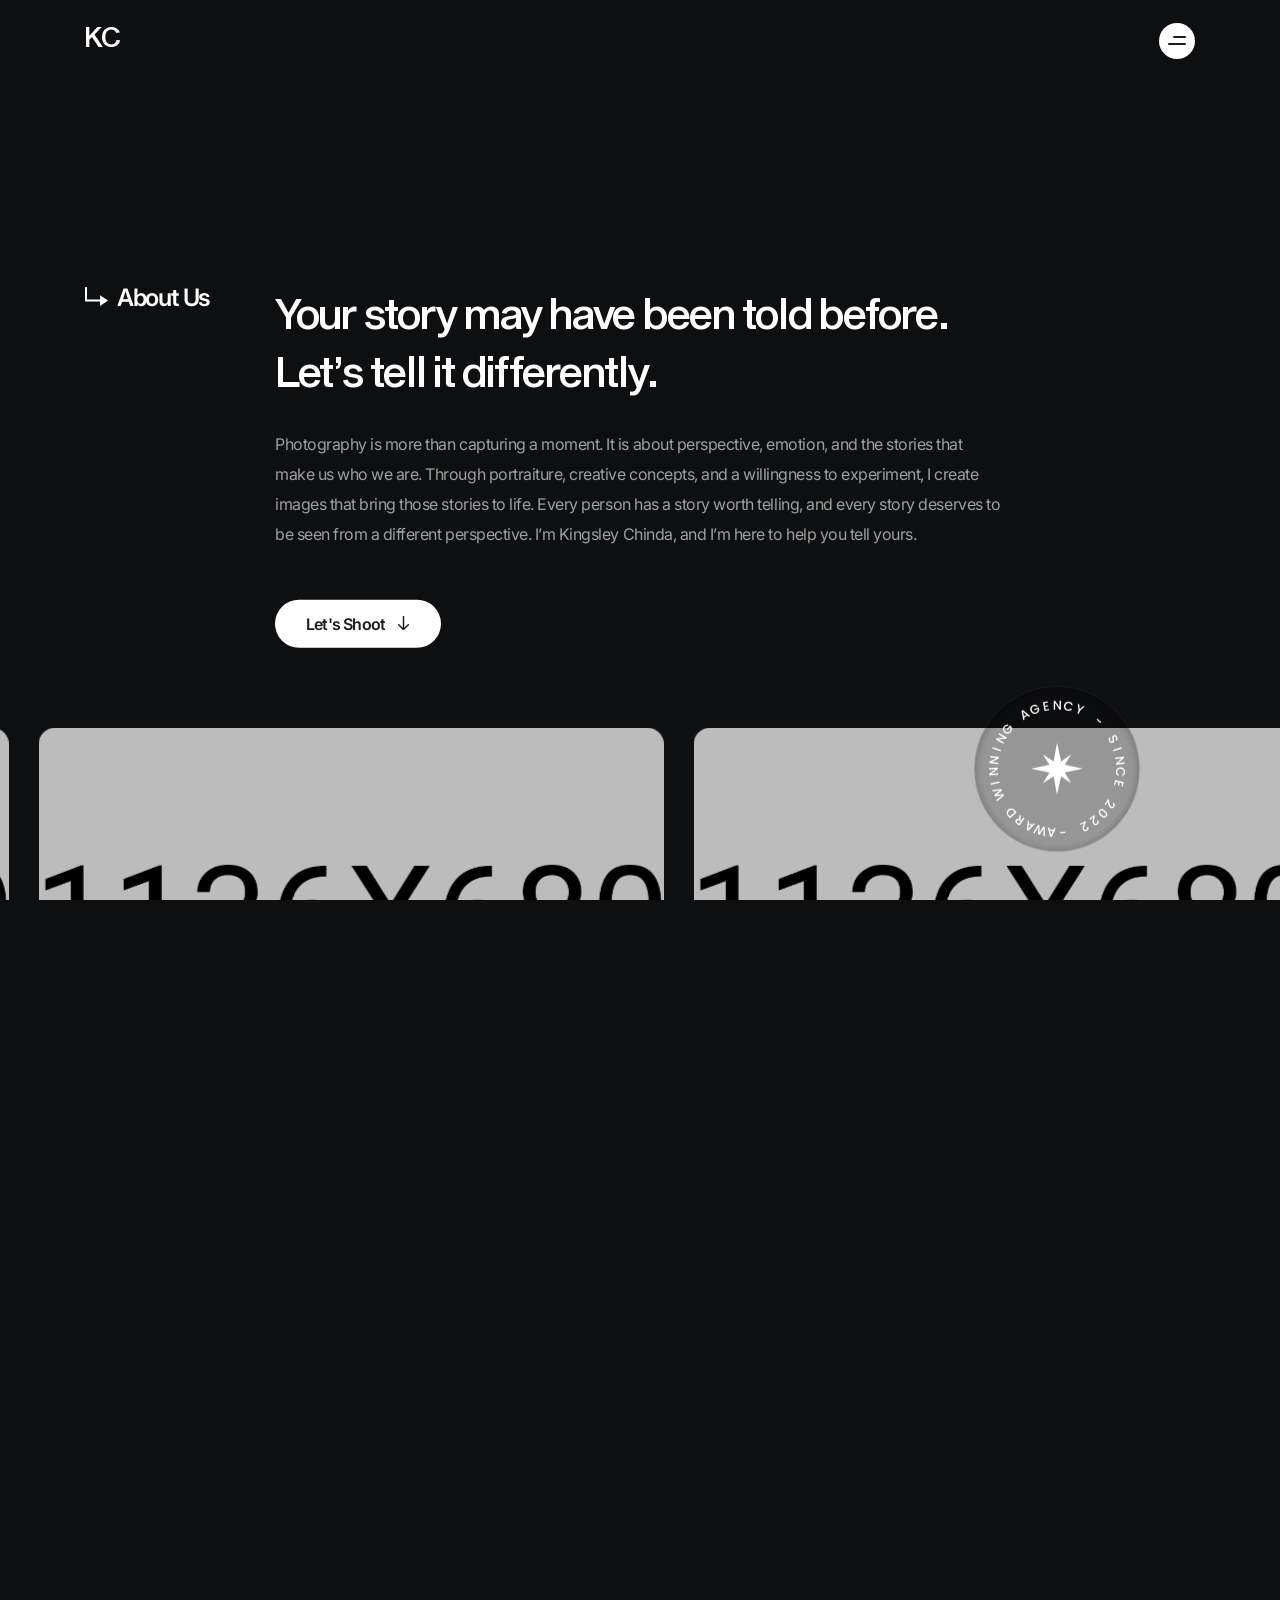
==== cunnet/about-me.html @ dcac75ae "Replace resume with Instagram grid placeholders in about-me.html" ====
<!doctype html>
<html class="no-js cunnet-dark" lang="zxx">

<head>

   <meta charset="utf-8">
   <meta http-equiv="x-ua-compatible" content="ie=edge">
   <title>Kingsley Chinda - About Me</title>
   <meta name="description" content="Art imitates life. Life imitates art. Through photography and creative experimentation, Kingsley Chinda brings your stories, people, and moments to life.">
   <meta name="viewport" content="width=device-width, initial-scale=1">

   <!-- Place favicon.ico in the root directory -->
   <link rel="shortcut icon" type="image/x-icon" href="assets/img/logo/favicon.png">

   <!-- CSS here -->
   <link rel="stylesheet" href="assets/css/bootstrap.min.css">
   <link rel="stylesheet" href="assets/css/swiper-bundle.css">
   <link rel="stylesheet" href="assets/css/nice-select.css">
   <link rel="stylesheet" href="assets/css/magnific-popup.css">
   <link rel="stylesheet" href="assets/css/font-awesome-pro.css">
   <link rel="stylesheet" href="assets/css/spacing.css">
   <link rel="stylesheet" href="assets/css/main.css">

</head>

<body class="tp-magic-cursor">

   <!-- preloader -->
   <div id="preloader">
      <div class="preloader">
         <span></span>
         <span></span>
      </div>
   </div>
   <!-- preloader end  -->

   <!-- Begin magic cursor -->
   <div id="magic-cursor" class="cursor-black-bg">
      <div id="ball"></div>
   </div>
   <!-- End magic cursor -->

   <!-- back to top start -->
   <div class="back-to-top-wrapper">
      <button id="back_to_top" type="button" class="back-to-top-btn">
         <svg width="12" height="7" viewBox="0 0 12 7" fill="none" xmlns="http://www.w3.org/2000/svg">
            <path d="M11 6L6 1L1 6" stroke="currentColor" stroke-width="1.5" stroke-linecap="round"
               stroke-linejoin="round" />
         </svg>
      </button>
   </div>
   <!-- back to top end -->

   <!-- offcanvas 2 start -->
   <div class="tp-offcanvas-2-area p-relative">
      <div class="offcanvas-bg"></div>
      <div class="tp-offcanvas-2-wrapper offcanvas-menu">
         <div class="tp-offcanvas-2-left">
            <div class="tp-header-logo d-flex justify-content-between align-items-center mb-50">
               <a href="index-dark.html">
                  <h3 class="text-white">KC</h3>
               </a>
               <span class="hamburger-close-btn">
                  <svg width="37" height="38" viewBox="0 0 37 38" fill="none" xmlns="http://www.w3.org/2000/svg">
                     <path d="M9.19141 9.80762L27.5762 28.1924" stroke="currentColor" stroke-width="1.5" stroke-linecap="round" stroke-linejoin="round" />
                     <path d="M9.19141 28.1924L27.5762 9.80761" stroke="currentColor" stroke-width="1.5" stroke-linecap="round" stroke-linejoin="round" />
                  </svg>
               </span>
            </div>
            <div class="tp-offcanvas-menu counter-row">
               <nav></nav>
            </div>
            <span class="hamburger-close-btn hamburger-mobile-close-btn d-md-none">CLOSE</span>
         </div>
      </div>
   </div>
   <!-- offcanvas 2 end -->

   <header>

      <!-- header area start -->
      <div class="tp-header-area tp-header-spacing header-transparent">
         <div class="container">
            <div class="row align-items-center">
               <div class="col-6">
                  <div class="tp-header-logo">
                     <a href="index.html">
                        <h3 class="text-white">KC</h3>
                     </a>
                  </div>
               </div>
               <div class="col-xl-6 d-none">
                  <div class="tp-main-menu d-flex justify-content-center">
                     <nav class="tp-mobile-menu-active">
                        <ul>
                           <li class="">
                              <a href="index.html">Home</a>
                           </li>
                           <li class="">
                              <a href="about-me.html">Who is KC</a>
                           </li>
                           <li class="">
                              <a href="booking.html">Let's Shoot</a>
                           </li>
                           <li class="">
                              <a href="contact-me.html">Get in Touch</a>
                           </li>
                        </ul>
                     </nav>
                  </div>
               </div>
               <div class="col-6">
                  <div class="tp-header-right d-flex justify-content-end">
                     <button class="hamburger-open-btn tp-header-sidebar-btn tp-header-sidebar-btn-bg tp-header-sidebar-btn-bg-white">
                        <span></span>
                        <span></span>
                     </button>
                  </div>
               </div>
            </div>
         </div>
      </div>
      <!-- header area end -->

      <!-- sticky-menu-area -->
      <button id="header-sticky" class="hamburger-open-btn tp-header-sidebar-btn hamburger-sticky-menu">
         <span></span>
         <span></span>
      </button>
      <!-- sticky-menu-end -->

   </header>

   <div id="smooth-wrapper">
      <div id="smooth-content">

         <main>

            <!-- about-me-area-start -->
            <div class="about-me-area about-me-spacing">
               <div class="container">
                  <div class="row">
                     <div class="col-lg-2">
                        <div class="tp-about-subtitle-wrap mb-30">
                           <span class="tp-about-subtitle tp_fade_anim" data-delay=".3">
                              <svg width="23" height="20" viewBox="0 0 23 20" fill="none"
                                 xmlns="http://www.w3.org/2000/svg">
                                 <path d="M1 1V13.8182H20.7232" stroke="currentColor" stroke-width="2"
                                    stroke-linecap="round" />
                                 <path d="M23 13.8182L15.0349 19.1718L15.0349 8.46456L23 13.8182Z" fill="currentColor" />
                              </svg>
                              About Us
                           </span>
                        </div>
                     </div>
                     <div class="col-xxl-6 col-xl-8 col-lg-10">
                        <div class="pp-about-content">
                           <h2 class="pp-about-title mb-30 tp_fade_anim" data-delay=".4">Your story may have been told before. Let’s tell it differently.</h2>
                           <div class="pp-about-dec-wrap">
                              <div class="tp_fade_anim" data-delay=".5">
                                 <p class="pp-about-dec mb-50">Photography is more than capturing a moment. It is about perspective, emotion, and the stories that make us who we are. Through portraiture, creative concepts, and a willingness to experiment, I create images that bring those stories to life. Every person has a story worth telling, and every story deserves to be seen from a different perspective. I’m Kingsley Chinda, and I’m here to help you tell yours.</p>
                              </div>
                              <div class="pp-about-btn d-flex flex-wrap gap-3">
                                 <a href="#contact" class="tp-btn pp-btn-download">
                                    <span>
                                       <span class="text-1">Let's Shoot</span>
                                       <span class="text-2">Let's Shoot</span>
                                    </span>
                                    <svg width="12" height="15" viewBox="0 0 12 15" fill="none"
                                       xmlns="http://www.w3.org/2000/svg">
                                       <path
                                          d="M6.27295 0.75C6.27295 0.335787 5.93716 1.07513e-07 5.52295 8.9407e-08C5.10874 7.13011e-08 4.77295 0.335786 4.77295 0.75L5.52295 0.75L6.27295 0.75ZM4.99262 14.2734C5.28551 14.5663 5.76039 14.5663 6.05328 14.2734L10.8262 9.50045C11.1191 9.20755 11.1191 8.73268 10.8262 8.43979C10.5334 8.14689 10.0585 8.14689 9.76559 8.43979L5.52295 12.6824L1.28031 8.43979C0.987416 8.14689 0.512542 8.14689 0.219649 8.43979C-0.0732447 8.73268 -0.0732448 9.20755 0.219649 9.50045L4.99262 14.2734ZM5.52295 0.75L4.77295 0.75L4.77295 13.7431L5.52295 13.7431L6.27295 13.7431L6.27295 0.75L5.52295 0.75Z"
                                          fill="currentColor" />
                                    </svg>
                                 </a>
                              </div>
                           </div>
                        </div>
                     </div>
                  </div>
               </div>
            </div>
            <!-- about-me-area-end -->

            <!-- about-me-slider-start -->
            <div class="about-me-slider-area pt-120 p-relative">
               <div class="about-me-slider-awards">
                  <div class="mp-hero-awards mg-hero-awards pp-about-awards mb-40 p-relative d-inline-block">
                     <img class="rotate-infinite" src="assets/img/hero/mg/text.png" alt="award">
                     <img class="mp-hero-w-logo" src="assets/img/hero/mg/shap.png" alt="">
                  </div>
               </div>
               <div class="swiper about-me-slider-active">
                  <div class="swiper-wrapper">
                     <div class="swiper-slide">
                        <div class="about-me-slider-thumb tp-item-anime marque">
                           <img class="w-100" src="assets/img/about/me/thumb.jpg" alt="">
                        </div>
                     </div>
                     <div class="swiper-slide">
                        <div class="about-me-slider-thumb tp-item-anime marque">
                           <img class="w-100" src="assets/img/about/me/thumb-2.jpg" alt="">
                        </div>
                     </div>
                     <div class="swiper-slide">
                        <div class="about-me-slider-thumb tp-item-anime marque">
                           <img class="w-100" src="assets/img/about/me/thumb-3.jpg" alt="">
                        </div>
                     </div>
                  </div>
               </div>
            </div>
            <!-- about-me-slider-end -->

            <!-- instagram-grid-area-start -->
            <div class="instagram-grid-area pt-115">
               <div class="container">
                  <div class="row">
                     <div class="col-lg-2">
                        <div class="tp-about-subtitle-wrap mb-20 mt-15">
                           <span class="tp-about-subtitle text-uppercase">
                              <svg width="23" height="20" viewBox="0 0 23 20" fill="none"
                                 xmlns="http://www.w3.org/2000/svg">
                                 <path d="M1 1V13.8182H20.7232" stroke="currentColor" stroke-width="2"
                                    stroke-linecap="round" />
                                 <path d="M23 13.8182L15.0349 19.1718L15.0349 8.46456L23 13.8182Z" fill="currentColor" />
                              </svg>
                              Instagram
                           </span>
                        </div>
                     </div>
                     <div class="col-lg-7">
                        <div class="about-me-resume-content mb-20">
                           <h2 class="about-me-resume-maintitle text-uppercase reveal-text">Latest on Instagram</h2>
                        </div>
                     </div>
                     <div class="col-lg-3">
                        <div class="about-me-subtitle-wrap d-flex justify-content-lg-end align-items-end h-100">
                           <span class="tp-about-subtitle text-uppercase mb-30">Follow @mementomorikc</span>
                        </div>
                     </div>

                     <div class="col-12" style="display: none;">
                        <div id="instagram-grid" class="row g-2 mt-40">
                           <!-- 9 items: placeholders filled by JS -->
                           <script>
                              // Instagram fetch disabled — render placeholders only for now.
                              document.addEventListener('DOMContentLoaded', function () {
                                 const grid = document.getElementById('instagram-grid');
                                 const placeholders = [];
                                 for (let i = 1; i <= 9; i++) {
                                    placeholders.push('https://via.placeholder.com/600?text=Insta+' + i);
                                 }
                                 grid.innerHTML = '';
                                 placeholders.forEach((u, i) => {
                                    const col = document.createElement('div');
                                    col.className = 'col-6 col-md-4';
                                    const a = document.createElement('a');
                                    a.href = '#';
                                    a.className = 'insta-item d-block overflow-hidden';
                                    const img = document.createElement('img');
                                    img.className = 'w-100 h-100 object-cover';
                                    img.alt = 'Instagram post ' + (i + 1);
                                    img.src = u;
                                    a.appendChild(img);
                                    col.appendChild(a);
                                    grid.appendChild(col);
                                 });
                              });
                           </script>
                        </div>
                     </div>
                  </div>
               </div>
            </div>
            <!-- instagram-grid-area-end -->

         </main>

         <footer>
            <!-- footer area start -->
            <div class="tp-footer-area pt-100 p-relative z-index-1" data-bg-color="#1e1e1e">
               <img class="mg-footer-noice" src="assets/img/footer/noise.png" alt="">
               <div class="container-fluid container-1886">
                  <div class="row align-items-end">
                     <div class="col-xl-5">
                        <div class="mg-footer-widget mb-25 tp_fade_anim" data-delay=".3">
                           <h2 class="tp-section-title tp-ff-inter fw-600 text-white">Helping start-<br> ups scale & grow.</h2>
                        </div>
                     </div>
                     <div class="col-xxl-6 col-xl-7">
                        <div class="mg-footer-widget mb-20 ml-85 tp_fade_anim" data-delay=".4">
                           <h4 class="mg-footer-email tp-footer-email fs-24 fw-600 text-decoration-none tp-ff-inter" style="font-size: 32px; font-weight: 600; text-decoration: none; font-family: 'Inter', sans-serif;">Get in touch with me at <br>
                              <a href="mailto:aleruchichindanigeria@gmail.com">aleruchichindanigeria@gmail.com
                                 <svg width="25" height="25" viewBox="0 0 25 25" fill="none"
                                    xmlns="http://www.w3.org/2000/svg">
                                    <path
                                       d="M0.585787 21.5858C-0.195262 22.3668 -0.195262 23.6332 0.585787 24.4142C1.36684 25.1953 2.63316 25.1953 3.41421 24.4142L2 23L0.585787 21.5858ZM25 2C25 0.89543 24.1046 -6.45736e-07 23 1.97201e-07L5 4.50082e-07C3.89543 -2.24268e-07 3 0.895431 3 2C3 3.10457 3.89543 4 5 4L21 4L21 20C21 21.1046 21.8954 22 23 22C24.1046 22 25 21.1046 25 20L25 2ZM2 23L3.41421 24.4142L24.4142 3.41421L23 2L21.5858 0.585786L0.585787 21.5858L2 23Z"
                                       fill="currentColor" />
                                 </svg>
                              </a>
                           </h4>
                        </div>
                     </div>
                  </div>
                  <div class="mg-footer-main-style pt-115">
                   
                  </div>
                  <div class="tp-footer-copyright-area p-relative z-index-1 mg-footer-copyright-style pt-30 mt-55 pb-10">
                     <div class="row align-items-center">
                        <div class="col-xl-6 col-lg-5">
                           <div class="tp-footer-copyright-wrap mb-20">
                              <span class="tp-footer-copyright text-white">©<span class="update-year"></span> mementomorikc</span>
                           </div>
                        </div>
                        <div class="col-xl-6 col-lg-7">
                           <div class="tp-footer-copyright-wrap text-lg-end mb-20">
                              <a href="#" class="tp-footer-copyright mr-120">Terms and Conditions</a>
                              <a href="#" class="tp-footer-copyright">Privacy Policy</a>
                           </div>
                        </div>
                     </div>
                  </div>
               </div>
               <div class="mg-footer-bigtext-wrap no-animrtion text-center tp_fade_anim" data-delay=".6" data-fade-from="bottom" data-ease="bounce">
                  <h2 class="mg-footer-bigtext tp-ff-sequel-bold-head text-uppercase">MEMENTOMORIKC</h2>
               </div>
            </div>
            <!-- footer area end -->
         </footer>

      </div>
   </div>


   <!-- JS here -->
   <script src="assets/js/vendor/jquery.js"></script>
   <script src="assets/js/bootstrap.min.js"></script>
   <script src="assets/js/plugin.js"></script>
   <script src="assets/js/split-type.js"></script>
   <script src="assets/js/three.js"></script>
   <script src="assets/js/hover-effect.umd.js"></script>
   <script src="assets/js/swiper-bundle.js"></script>
   <script src="assets/js/magnific-popup.js"></script>
   <script src="assets/js/nice-select.js"></script>
   <script src="assets/js/purecounter.js"></script>
   <script src="assets/js/ajax-form.js"></script>
   <script src="assets/js/slider-init.js"></script>
   <script src="assets/js/main.js"></script>
   <script src="assets/js/tp-cursor.js"></script>

</body>

</html>
---- cunnet/assets/css/spacing.css ----
.mt-5{margin-top:5px !important}.mt-10{margin-top:10px}.mt-15{margin-top:15px}.mt-20{margin-top:20px}.mt-25{margin-top:25px}.mt-30{margin-top:30px}.mt-35{margin-top:35px}.mt-40{margin-top:40px}.mt-45{margin-top:45px}.mt-50{margin-top:50px}.mt-55{margin-top:55px}.mt-60{margin-top:60px}.mt-65{margin-top:65px}.mt-70{margin-top:70px}.mt-75{margin-top:75px}.mt-80{margin-top:80px}.mt-85{margin-top:85px}.mt-90{margin-top:90px}.mt-95{margin-top:95px}.mt-100{margin-top:100px}.mt-105{margin-top:105px}.mt-110{margin-top:110px}.mt-115{margin-top:115px}.mt-120{margin-top:120px}.mt-125{margin-top:125px}.mt-130{margin-top:130px}.mt-135{margin-top:135px}.mt-140{margin-top:140px}.mt-145{margin-top:145px}.mt-150{margin-top:150px}.mt-155{margin-top:155px}.mt-160{margin-top:160px}.mt-165{margin-top:165px}.mt-170{margin-top:170px}.mt-175{margin-top:175px}.mt-180{margin-top:180px}.mt-185{margin-top:185px}.mt-190{margin-top:190px}.mt-195{margin-top:195px}.mt-200{margin-top:200px}.mb-5{margin-bottom:5px !important}.mb-10{margin-bottom:10px}.mb-15{margin-bottom:15px}.mb-20{margin-bottom:20px}.mb-25{margin-bottom:25px}.mb-30{margin-bottom:30px}.mb-35{margin-bottom:35px}.mb-40{margin-bottom:40px}.mb-45{margin-bottom:45px}.mb-50{margin-bottom:50px}.mb-55{margin-bottom:55px}.mb-60{margin-bottom:60px}.mb-65{margin-bottom:65px}.mb-70{margin-bottom:70px}.mb-75{margin-bottom:75px}.mb-80{margin-bottom:80px}.mb-85{margin-bottom:85px}.mb-90{margin-bottom:90px}.mb-95{margin-bottom:95px}.mb-100{margin-bottom:100px}.mb-105{margin-bottom:105px}.mb-110{margin-bottom:110px}.mb-115{margin-bottom:115px}.mb-120{margin-bottom:120px}.mb-125{margin-bottom:125px}.mb-130{margin-bottom:130px}.mb-135{margin-bottom:135px}.mb-140{margin-bottom:140px}.mb-145{margin-bottom:145px}.mb-150{margin-bottom:150px}.mb-155{margin-bottom:155px}.mb-160{margin-bottom:160px}.mb-165{margin-bottom:165px}.mb-170{margin-bottom:170px}.mb-175{margin-bottom:175px}.mb-180{margin-bottom:180px}.mb-185{margin-bottom:185px}.mb-190{margin-bottom:190px}.mb-195{margin-bottom:195px}.mb-200{margin-bottom:200px}.ml-5{margin-left:5px}.ml-10{margin-left:10px}.ml-15{margin-left:15px}.ml-20{margin-left:20px}.ml-25{margin-left:25px}.ml-30{margin-left:30px}.ml-35{margin-left:35px}.ml-40{margin-left:40px}.ml-45{margin-left:45px}.ml-50{margin-left:50px}.ml-55{margin-left:55px}.ml-60{margin-left:60px}.ml-65{margin-left:65px}.ml-70{margin-left:70px}.ml-75{margin-left:75px}.ml-80{margin-left:80px}.ml-85{margin-left:85px}.ml-90{margin-left:90px}.ml-95{margin-left:95px}.ml-100{margin-left:100px}.ml-105{margin-left:105px}.ml-110{margin-left:110px}.ml-115{margin-left:115px}.ml-120{margin-left:120px}.ml-125{margin-left:125px}.ml-130{margin-left:130px}.ml-135{margin-left:135px}.ml-140{margin-left:140px}.ml-145{margin-left:145px}.ml-150{margin-left:150px}.ml-155{margin-left:155px}.ml-160{margin-left:160px}.ml-165{margin-left:165px}.ml-170{margin-left:170px}.ml-175{margin-left:175px}.ml-180{margin-left:180px}.ml-185{margin-left:185px}.ml-190{margin-left:190px}.ml-195{margin-left:195px}.ml-200{margin-left:200px}.mr-5{margin-right:5px}.mr-10{margin-right:10px}.mr-15{margin-right:15px}.mr-20{margin-right:20px}.mr-25{margin-right:25px}.mr-30{margin-right:30px}.mr-35{margin-right:35px}.mr-40{margin-right:40px}.mr-45{margin-right:45px}.mr-50{margin-right:50px}.mr-55{margin-right:55px}.mr-60{margin-right:60px}.mr-65{margin-right:65px}.mr-70{margin-right:70px}.mr-75{margin-right:75px}.mr-80{margin-right:80px}.mr-85{margin-right:85px}.mr-90{margin-right:90px}.mr-95{margin-right:95px}.mr-100{margin-right:100px}.mr-105{margin-right:105px}.mr-110{margin-right:110px}.mr-115{margin-right:115px}.mr-120{margin-right:120px}.mr-125{margin-right:125px}.mr-130{margin-right:130px}.mr-135{margin-right:135px}.mr-140{margin-right:140px}.mr-145{margin-right:145px}.mr-150{margin-right:150px}.mr-155{margin-right:155px}.mr-160{margin-right:160px}.mr-165{margin-right:165px}.mr-170{margin-right:170px}.mr-175{margin-right:175px}.mr-180{margin-right:180px}.mr-185{margin-right:185px}.mr-190{margin-right:190px}.mr-195{margin-right:195px}.mr-200{margin-right:200px}.pt-5{padding-top:5px !important}.pt-10{padding-top:10px}.pt-15{padding-top:15px}.pt-20{padding-top:20px}.pt-25{padding-top:25px}.pt-30{padding-top:30px}.pt-35{padding-top:35px}.pt-40{padding-top:40px}.pt-45{padding-top:45px}.pt-50{padding-top:50px}.pt-55{padding-top:55px}.pt-60{padding-top:60px}.pt-65{padding-top:65px}.pt-70{padding-top:70px}.pt-75{padding-top:75px}.pt-80{padding-top:80px}.pt-85{padding-top:85px}.pt-90{padding-top:90px}.pt-95{padding-top:95px}.pt-100{padding-top:100px}.pt-105{padding-top:105px}.pt-110{padding-top:110px}.pt-115{padding-top:115px}.pt-120{padding-top:120px}.pt-125{padding-top:125px}.pt-130{padding-top:130px}.pt-135{padding-top:135px}.pt-140{padding-top:140px}.pt-145{padding-top:145px}.pt-150{padding-top:150px}.pt-155{padding-top:155px}.pt-160{padding-top:160px}.pt-165{padding-top:165px}.pt-170{padding-top:170px}.pt-175{padding-top:175px}.pt-180{padding-top:180px}.pt-185{padding-top:185px}.pt-190{padding-top:190px}.pt-195{padding-top:195px}.pt-200{padding-top:200px}.pb-5{padding-bottom:5px !important}.pb-10{padding-bottom:10px}.pb-15{padding-bottom:15px}.pb-20{padding-bottom:20px}.pb-25{padding-bottom:25px}.pb-30{padding-bottom:30px}.pb-35{padding-bottom:35px}.pb-40{padding-bottom:40px}.pb-45{padding-bottom:45px}.pb-50{padding-bottom:50px}.pb-55{padding-bottom:55px}.pb-60{padding-bottom:60px}.pb-65{padding-bottom:65px}.pb-70{padding-bottom:70px}.pb-75{padding-bottom:75px}.pb-80{padding-bottom:80px}.pb-85{padding-bottom:85px}.pb-90{padding-bottom:90px}.pb-95{padding-bottom:95px}.pb-100{padding-bottom:100px}.pb-105{padding-bottom:105px}.pb-110{padding-bottom:110px}.pb-115{padding-bottom:115px}.pb-120{padding-bottom:120px}.pb-125{padding-bottom:125px}.pb-130{padding-bottom:130px}.pb-135{padding-bottom:135px}.pb-140{padding-bottom:140px}.pb-145{padding-bottom:145px}.pb-150{padding-bottom:150px}.pb-155{padding-bottom:155px}.pb-160{padding-bottom:160px}.pb-165{padding-bottom:165px}.pb-170{padding-bottom:170px}.pb-175{padding-bottom:175px}.pb-180{padding-bottom:180px}.pb-185{padding-bottom:185px}.pb-190{padding-bottom:190px}.pb-195{padding-bottom:195px}.pb-200{padding-bottom:200px}.pl-5{padding-left:5px}.pl-10{padding-left:10px}.pl-15{padding-left:15px}.pl-20{padding-left:20px}.pl-25{padding-left:25px}.pl-30{padding-left:30px}.pl-35{padding-left:35px}.pl-40{padding-left:40px}.pl-45{padding-left:45px}.pl-50{padding-left:50px}.pl-55{padding-left:55px}.pl-60{padding-left:60px}.pl-65{padding-left:65px}.pl-70{padding-left:70px}.pl-75{padding-left:75px}.pl-80{padding-left:80px}.pl-85{padding-left:85px}.pl-90{padding-left:90px}.pl-95{padding-left:95px}.pl-100{padding-left:100px}.pl-105{padding-left:105px}.pl-110{padding-left:110px}.pl-115{padding-left:115px}.pl-120{padding-left:120px}.pl-125{padding-left:125px}.pl-130{padding-left:130px}.pl-135{padding-left:135px}.pl-140{padding-left:140px}.pl-145{padding-left:145px}.pl-150{padding-left:150px}.pl-155{padding-left:155px}.pl-160{padding-left:160px}.pl-165{padding-left:165px}.pl-170{padding-left:170px}.pl-175{padding-left:175px}.pl-180{padding-left:180px}.pl-185{padding-left:185px}.pl-190{padding-left:190px}.pl-195{padding-left:195px}.pl-200{padding-left:200px}.pr-5{padding-right:5px}.pr-10{padding-right:10px}.pr-15{padding-right:15px}.pr-20{padding-right:20px}.pr-25{padding-right:25px}.pr-30{padding-right:30px}.pr-35{padding-right:35px}.pr-40{padding-right:40px}.pr-45{padding-right:45px}.pr-50{padding-right:50px}.pr-55{padding-right:55px}.pr-60{padding-right:60px}.pr-65{padding-right:65px}.pr-70{padding-right:70px}.pr-75{padding-right:75px}.pr-80{padding-right:80px}.pr-85{padding-right:85px}.pr-90{padding-right:90px}.pr-95{padding-right:95px}.pr-100{padding-right:100px}.pr-105{padding-right:105px}.pr-110{padding-right:110px}.pr-115{padding-right:115px}.pr-120{padding-right:120px}.pr-125{padding-right:125px}.pr-130{padding-right:130px}.pr-135{padding-right:135px}.pr-140{padding-right:140px}.pr-145{padding-right:145px}.pr-150{padding-right:150px}.pr-155{padding-right:155px}.pr-160{padding-right:160px}.pr-165{padding-right:165px}.pr-170{padding-right:170px}.pr-175{padding-right:175px}.pr-180{padding-right:180px}.pr-185{padding-right:185px}.pr-190{padding-right:190px}.pr-195{padding-right:195px}.pr-200{padding-right:200px}
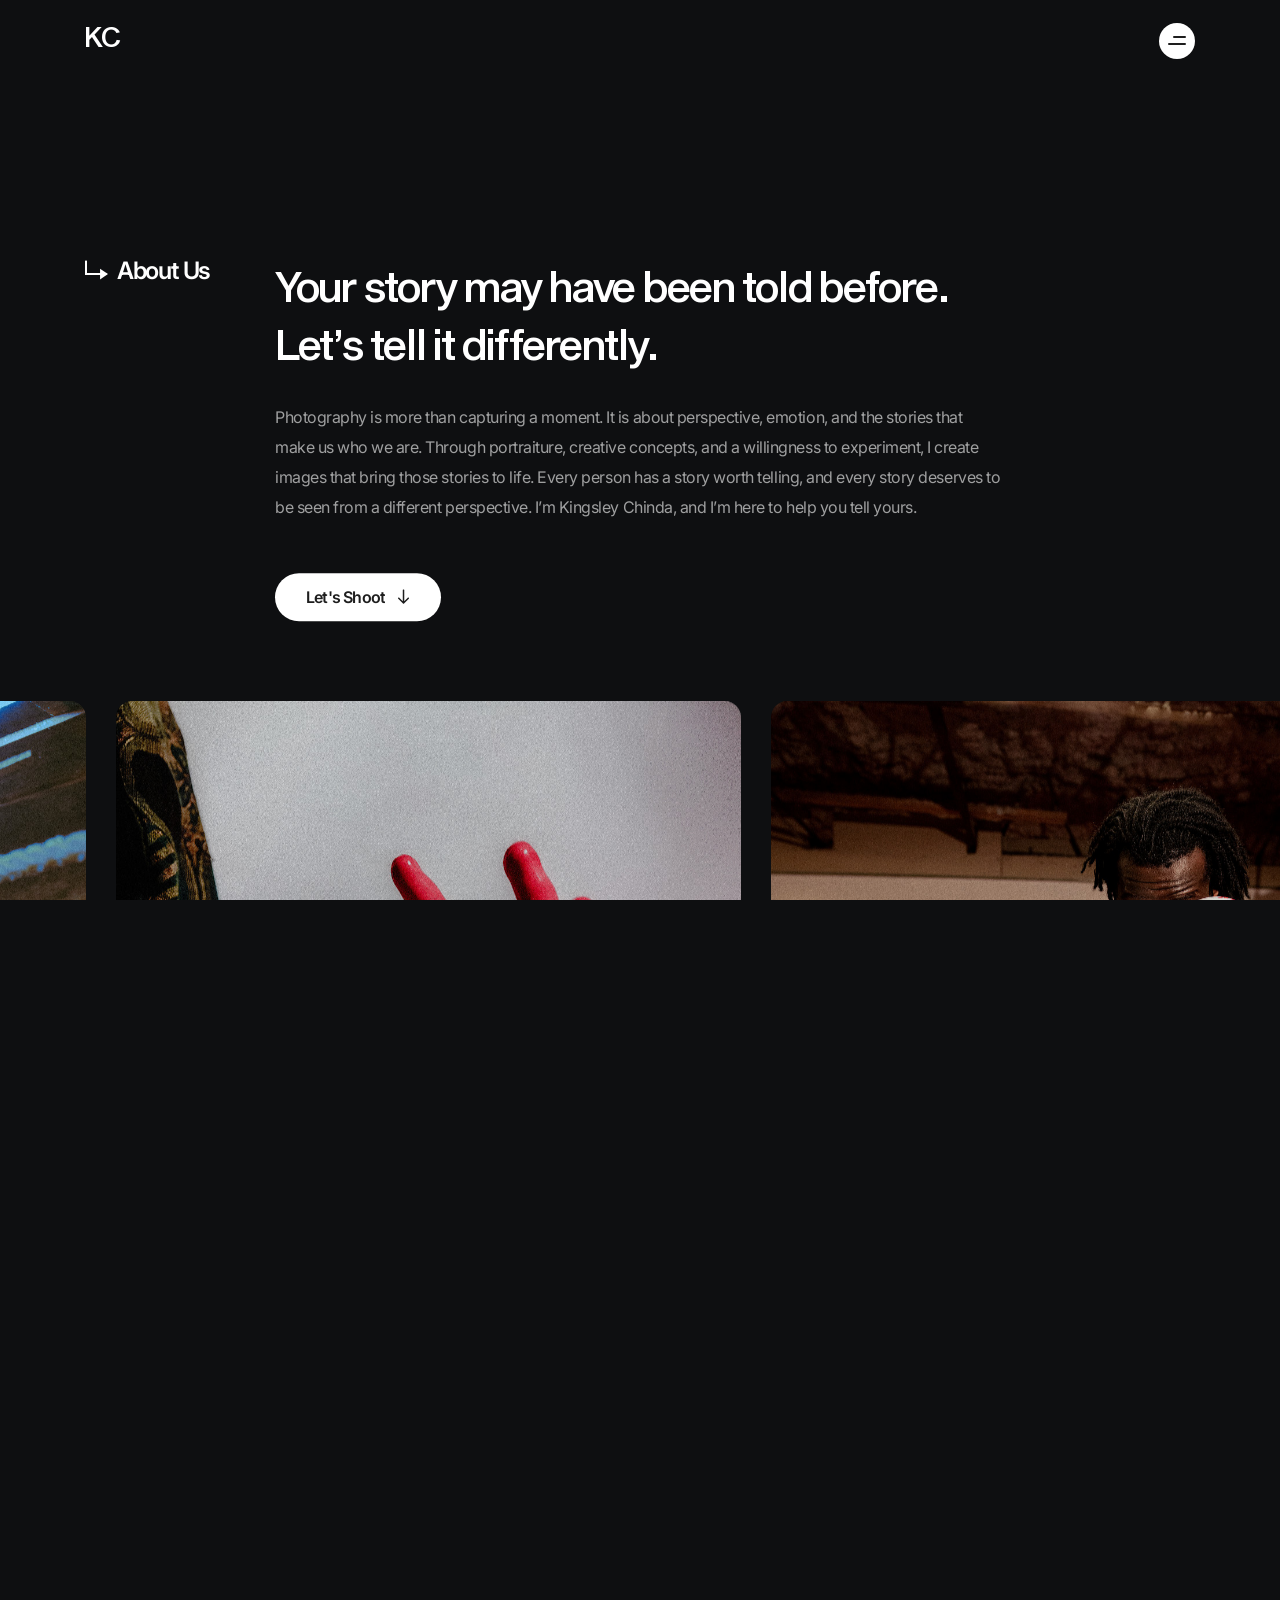
==== commit d5c162c4: "final?" ====
--- a/cunnet/about-me.html
+++ b/cunnet/about-me.html
@@ -184,12 +184,7 @@
 
             <!-- about-me-slider-start -->
             <div class="about-me-slider-area pt-120 p-relative">
-               <div class="about-me-slider-awards">
-                  <div class="mp-hero-awards mg-hero-awards pp-about-awards mb-40 p-relative d-inline-block">
-                     <img class="rotate-infinite" src="assets/img/hero/mg/text.png" alt="award">
-                     <img class="mp-hero-w-logo" src="assets/img/hero/mg/shap.png" alt="">
-                  </div>
-               </div>
+               
                <div class="swiper about-me-slider-active">
                   <div class="swiper-wrapper">
                      <div class="swiper-slide">
@@ -285,7 +280,7 @@
                   <div class="row align-items-end">
                      <div class="col-xl-5">
                         <div class="mg-footer-widget mb-25 tp_fade_anim" data-delay=".3">
-                           <h2 class="tp-section-title tp-ff-inter fw-600 text-white">Helping start-<br> ups scale & grow.</h2>
+                           <h2 class="tp-section-title tp-ff-inter fw-600 text-white">Ler's tell your story.-<br> Together.</h2>
                         </div>
                      </div>
                      <div class="col-xxl-6 col-xl-7">
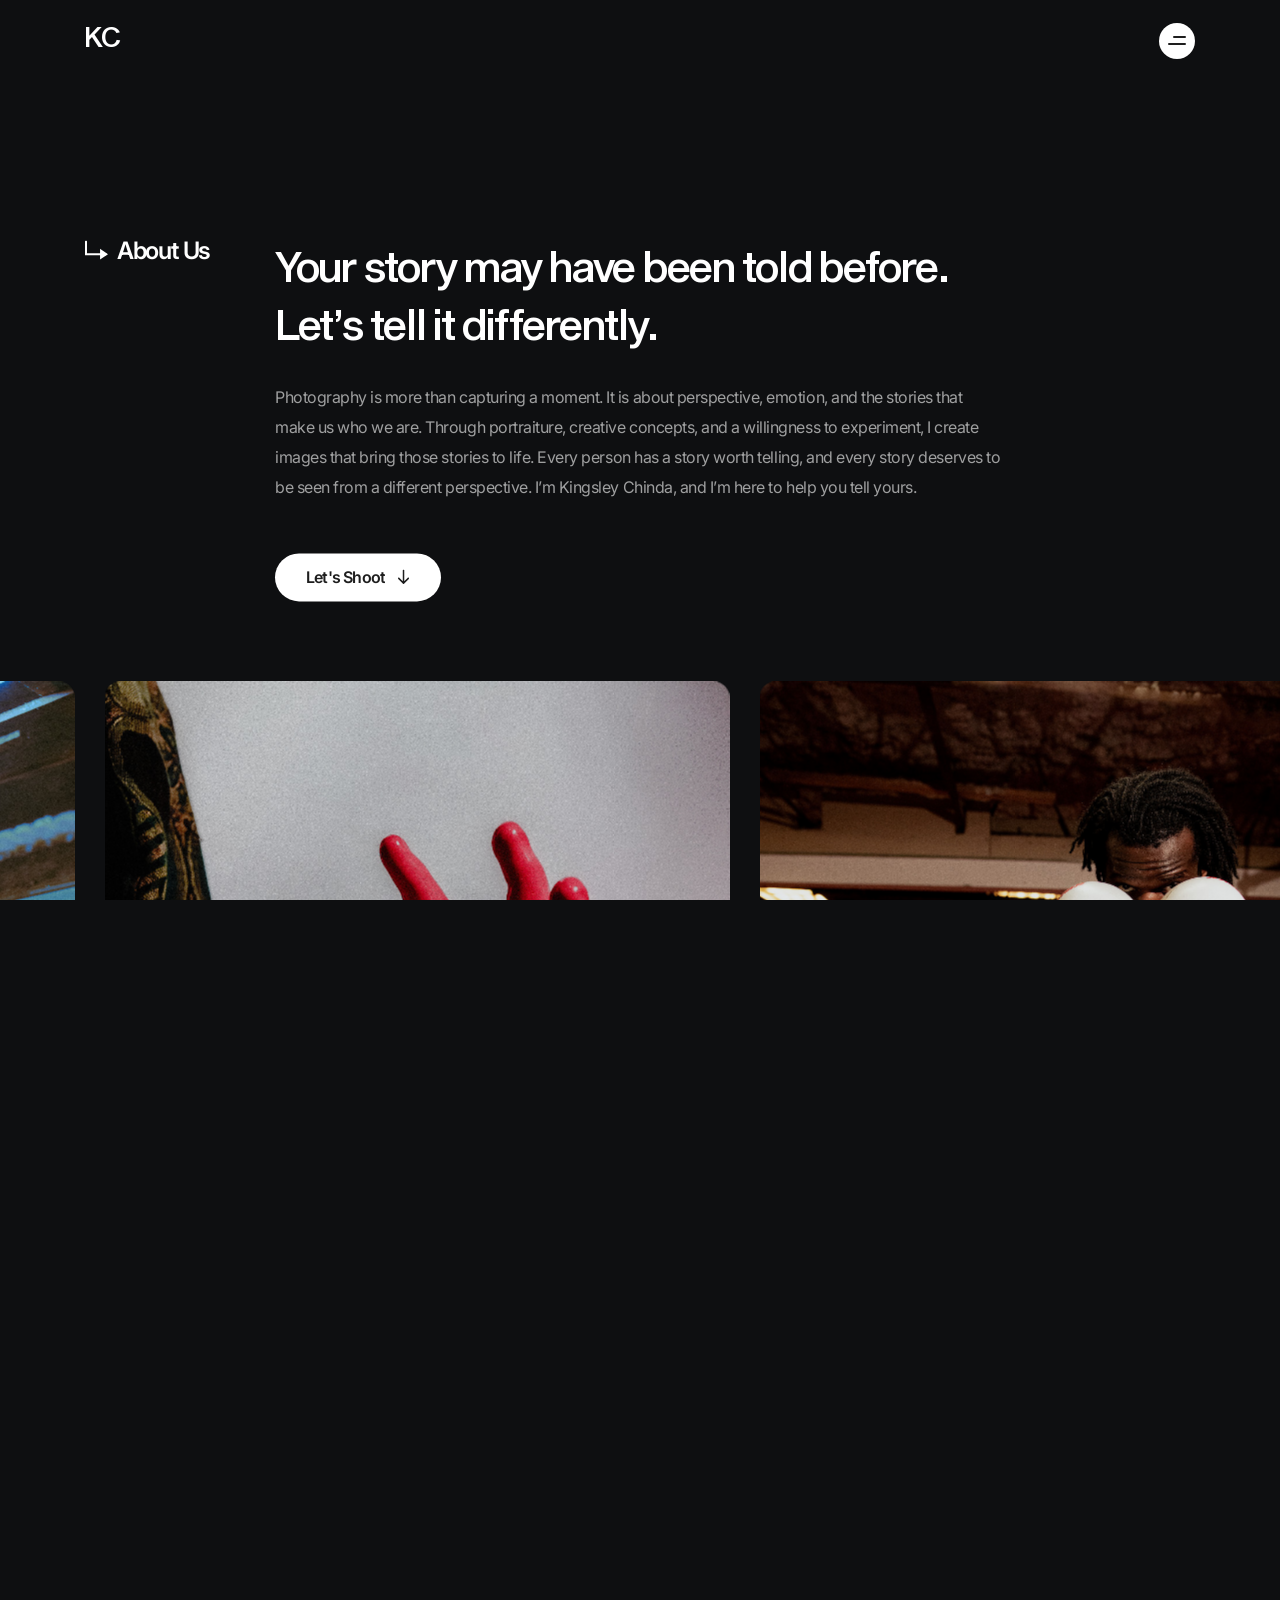
==== commit fe404aea: "final?2" ====
--- a/cunnet/about-me.html
+++ b/cunnet/about-me.html
@@ -280,7 +280,7 @@
                   <div class="row align-items-end">
                      <div class="col-xl-5">
                         <div class="mg-footer-widget mb-25 tp_fade_anim" data-delay=".3">
-                           <h2 class="tp-section-title tp-ff-inter fw-600 text-white">Ler's tell your story.-<br> Together.</h2>
+                           <h2 class="tp-section-title tp-ff-inter fw-600 text-white">Ler's tell your story.<br> Together.</h2>
                         </div>
                      </div>
                      <div class="col-xxl-6 col-xl-7">
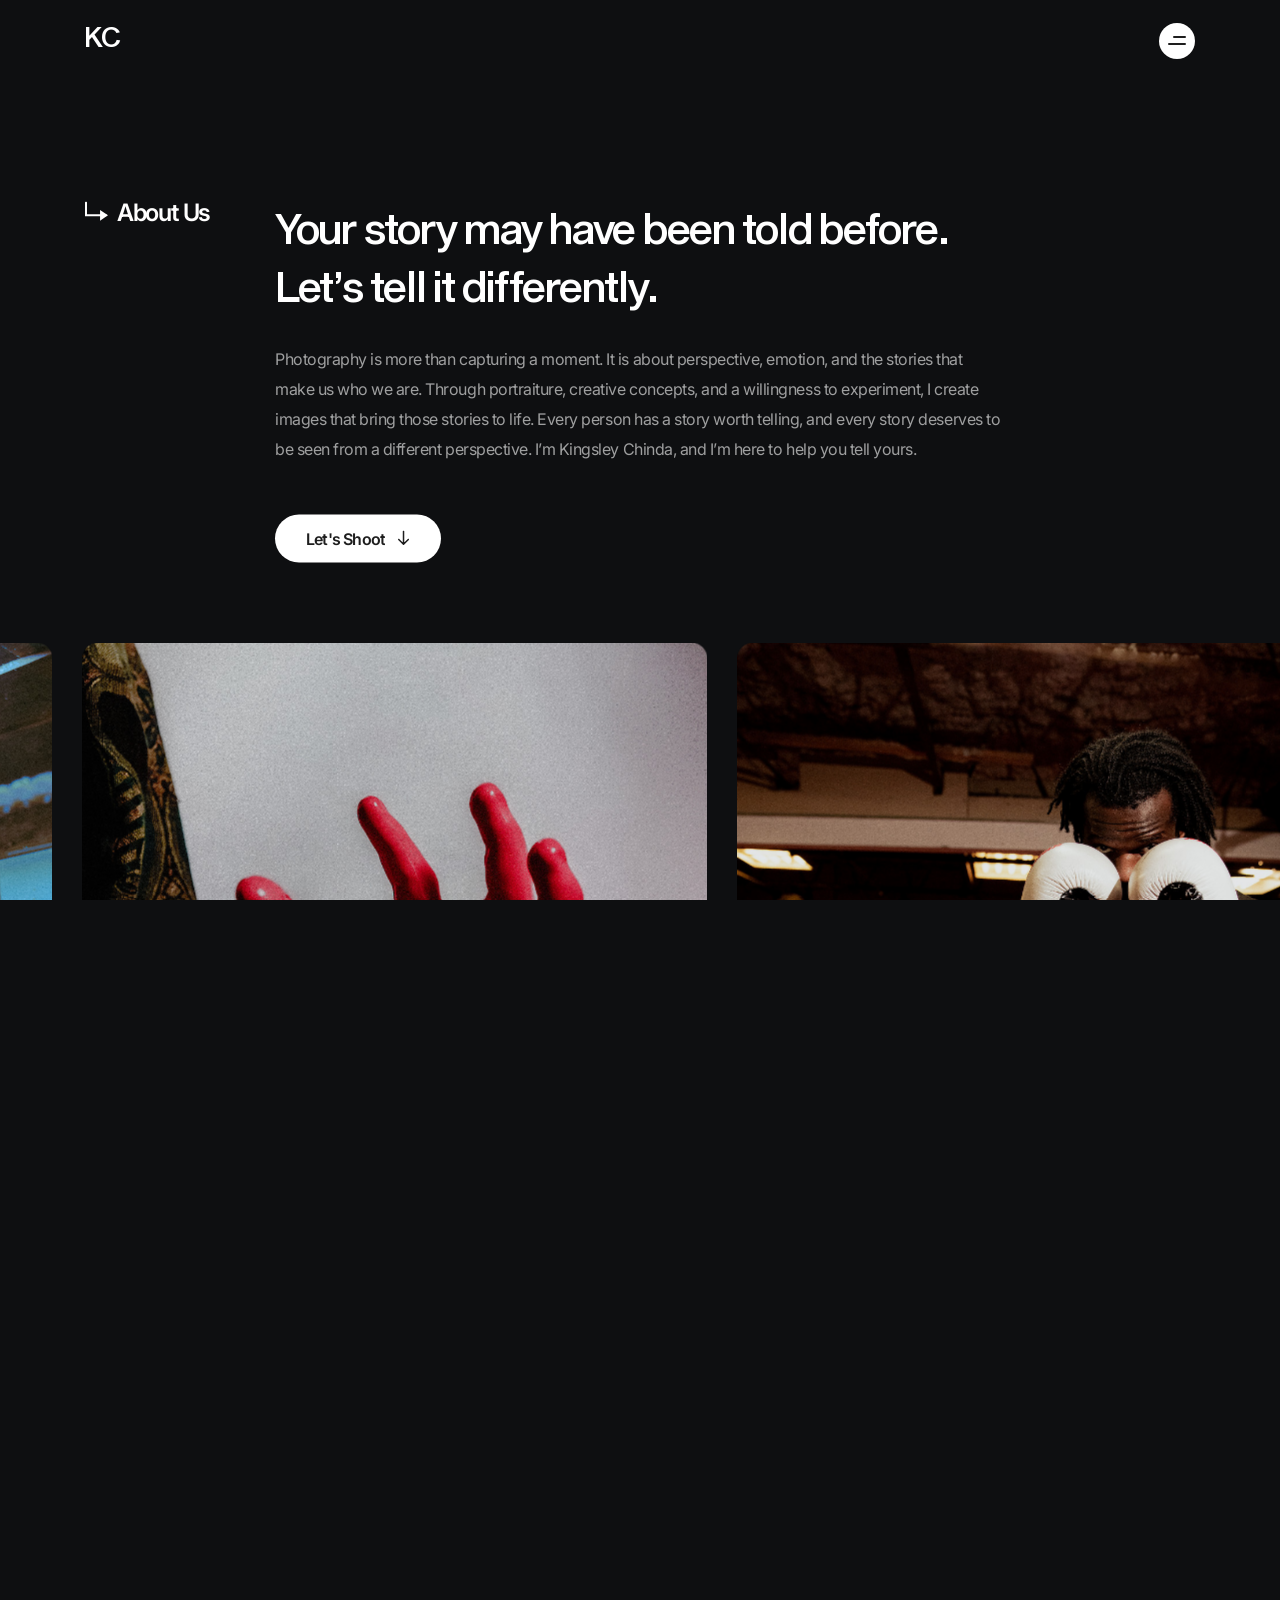
==== commit 01e9b378: "final?4" ====
--- a/cunnet/about-me.html
+++ b/cunnet/about-me.html
@@ -280,7 +280,7 @@
                   <div class="row align-items-end">
                      <div class="col-xl-5">
                         <div class="mg-footer-widget mb-25 tp_fade_anim" data-delay=".3">
-                           <h2 class="tp-section-title tp-ff-inter fw-600 text-white">Ler's tell your story.<br> Together.</h2>
+                           <h2 class="tp-section-title tp-ff-inter fw-600 text-white">Let's tell your story.<br> Together.</h2>
                         </div>
                      </div>
                      <div class="col-xxl-6 col-xl-7">
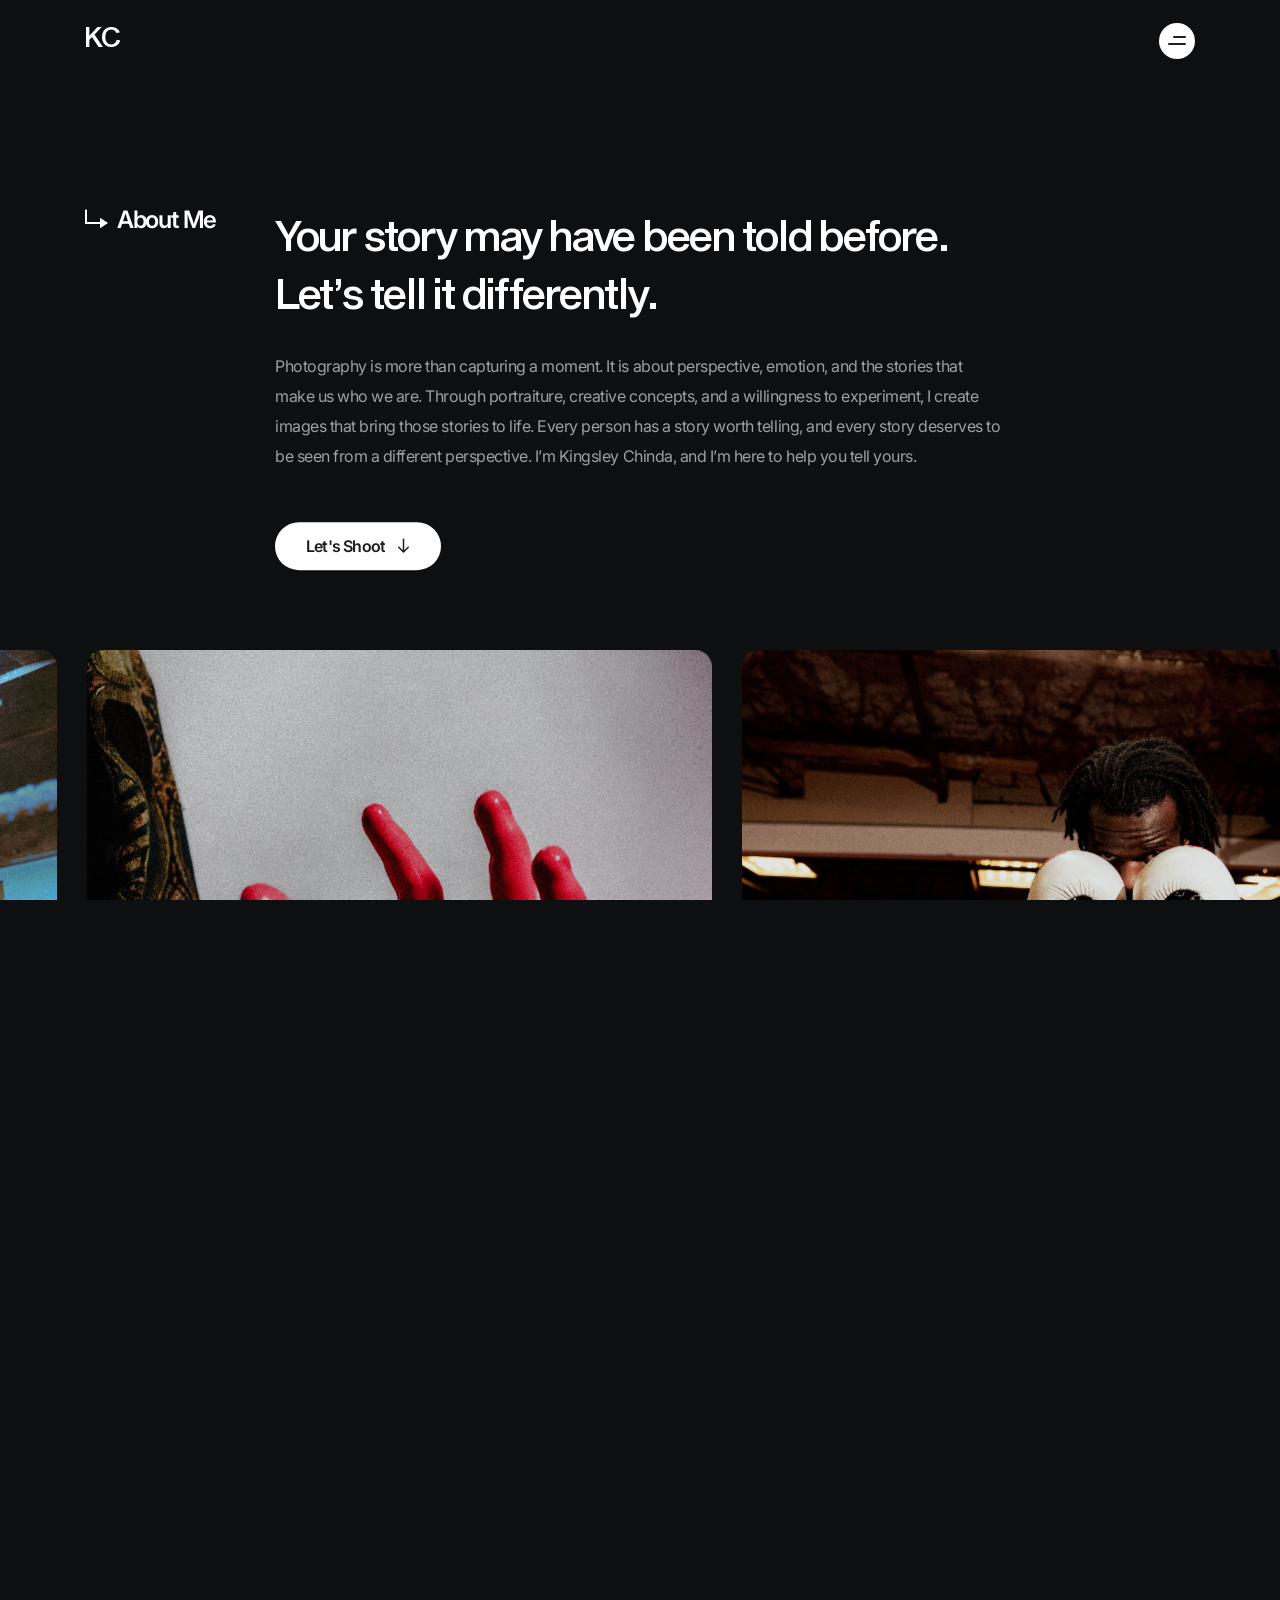
==== commit 7ef9ff9b: "final?5" ====
--- a/cunnet/about-me.html
+++ b/cunnet/about-me.html
@@ -149,7 +149,7 @@
                                     stroke-linecap="round" />
                                  <path d="M23 13.8182L15.0349 19.1718L15.0349 8.46456L23 13.8182Z" fill="currentColor" />
                               </svg>
-                              About Us
+                              About Me
                            </span>
                         </div>
                      </div>
@@ -285,7 +285,7 @@
                      </div>
                      <div class="col-xxl-6 col-xl-7">
                         <div class="mg-footer-widget mb-20 ml-85 tp_fade_anim" data-delay=".4">
-                           <h4 class="mg-footer-email tp-footer-email fs-24 fw-600 text-decoration-none tp-ff-inter" style="font-size: 32px; font-weight: 600; text-decoration: none; font-family: 'Inter', sans-serif;">Get in touch with me at <br>
+                           <h4 class="mg-footer-email tp-footer-email fs-24 fw-600 text-decoration-none tp-ff-inter" style="font-size: 28px; font-weight: 600; text-decoration: none; font-family: 'Inter', sans-serif;">Get in touch with me at <br>
                               <a href="mailto:aleruchichindanigeria@gmail.com">aleruchichindanigeria@gmail.com
                                  <svg width="25" height="25" viewBox="0 0 25 25" fill="none"
                                     xmlns="http://www.w3.org/2000/svg">
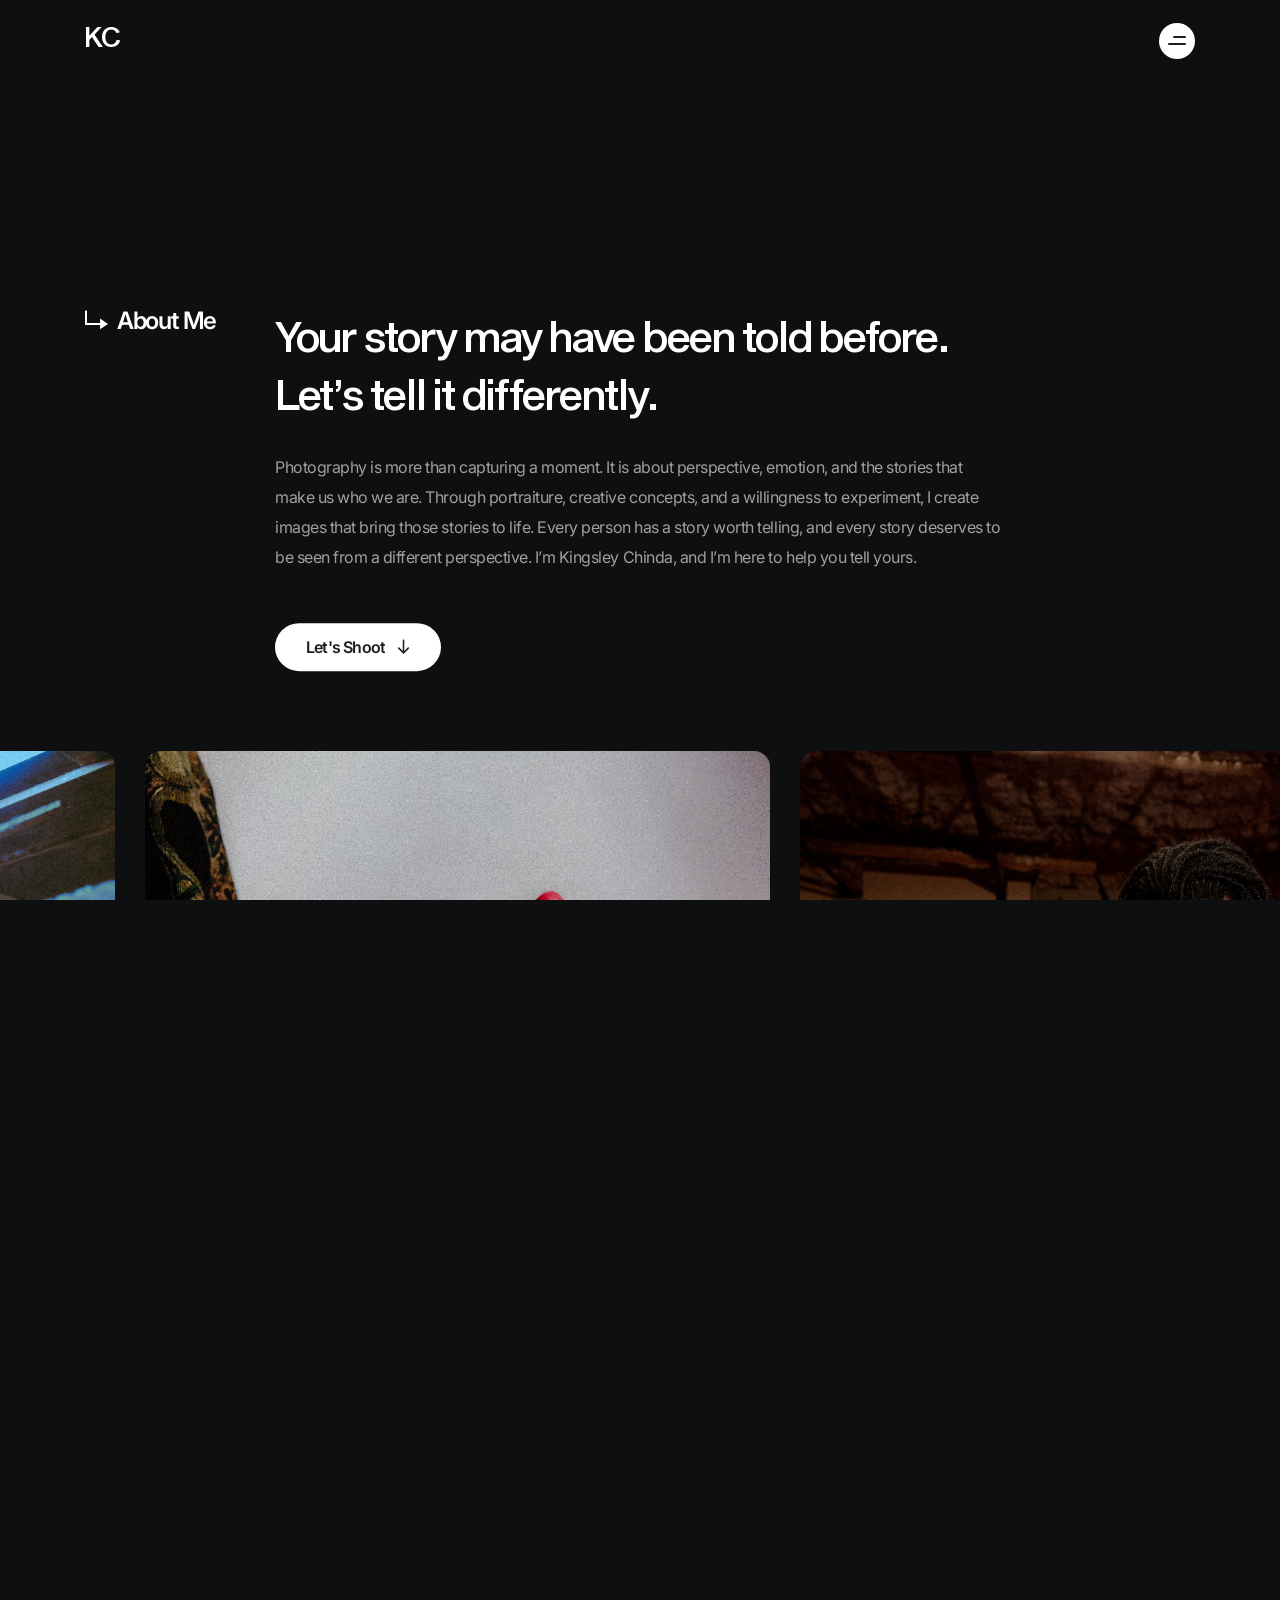
==== commit b451b85a: "final?6" ====
--- a/cunnet/about-me.html
+++ b/cunnet/about-me.html
@@ -286,7 +286,7 @@
                      <div class="col-xxl-6 col-xl-7">
                         <div class="mg-footer-widget mb-20 ml-85 tp_fade_anim" data-delay=".4">
                            <h4 class="mg-footer-email tp-footer-email fs-24 fw-600 text-decoration-none tp-ff-inter" style="font-size: 28px; font-weight: 600; text-decoration: none; font-family: 'Inter', sans-serif;">Get in touch with me at <br>
-                              <a href="mailto:aleruchichindanigeria@gmail.com">aleruchichindanigeria@gmail.com
+                              <a href="mailto:amorfatichinda@gmail.com">amorfatichinda@gmail.com
                                  <svg width="25" height="25" viewBox="0 0 25 25" fill="none"
                                     xmlns="http://www.w3.org/2000/svg">
                                     <path
